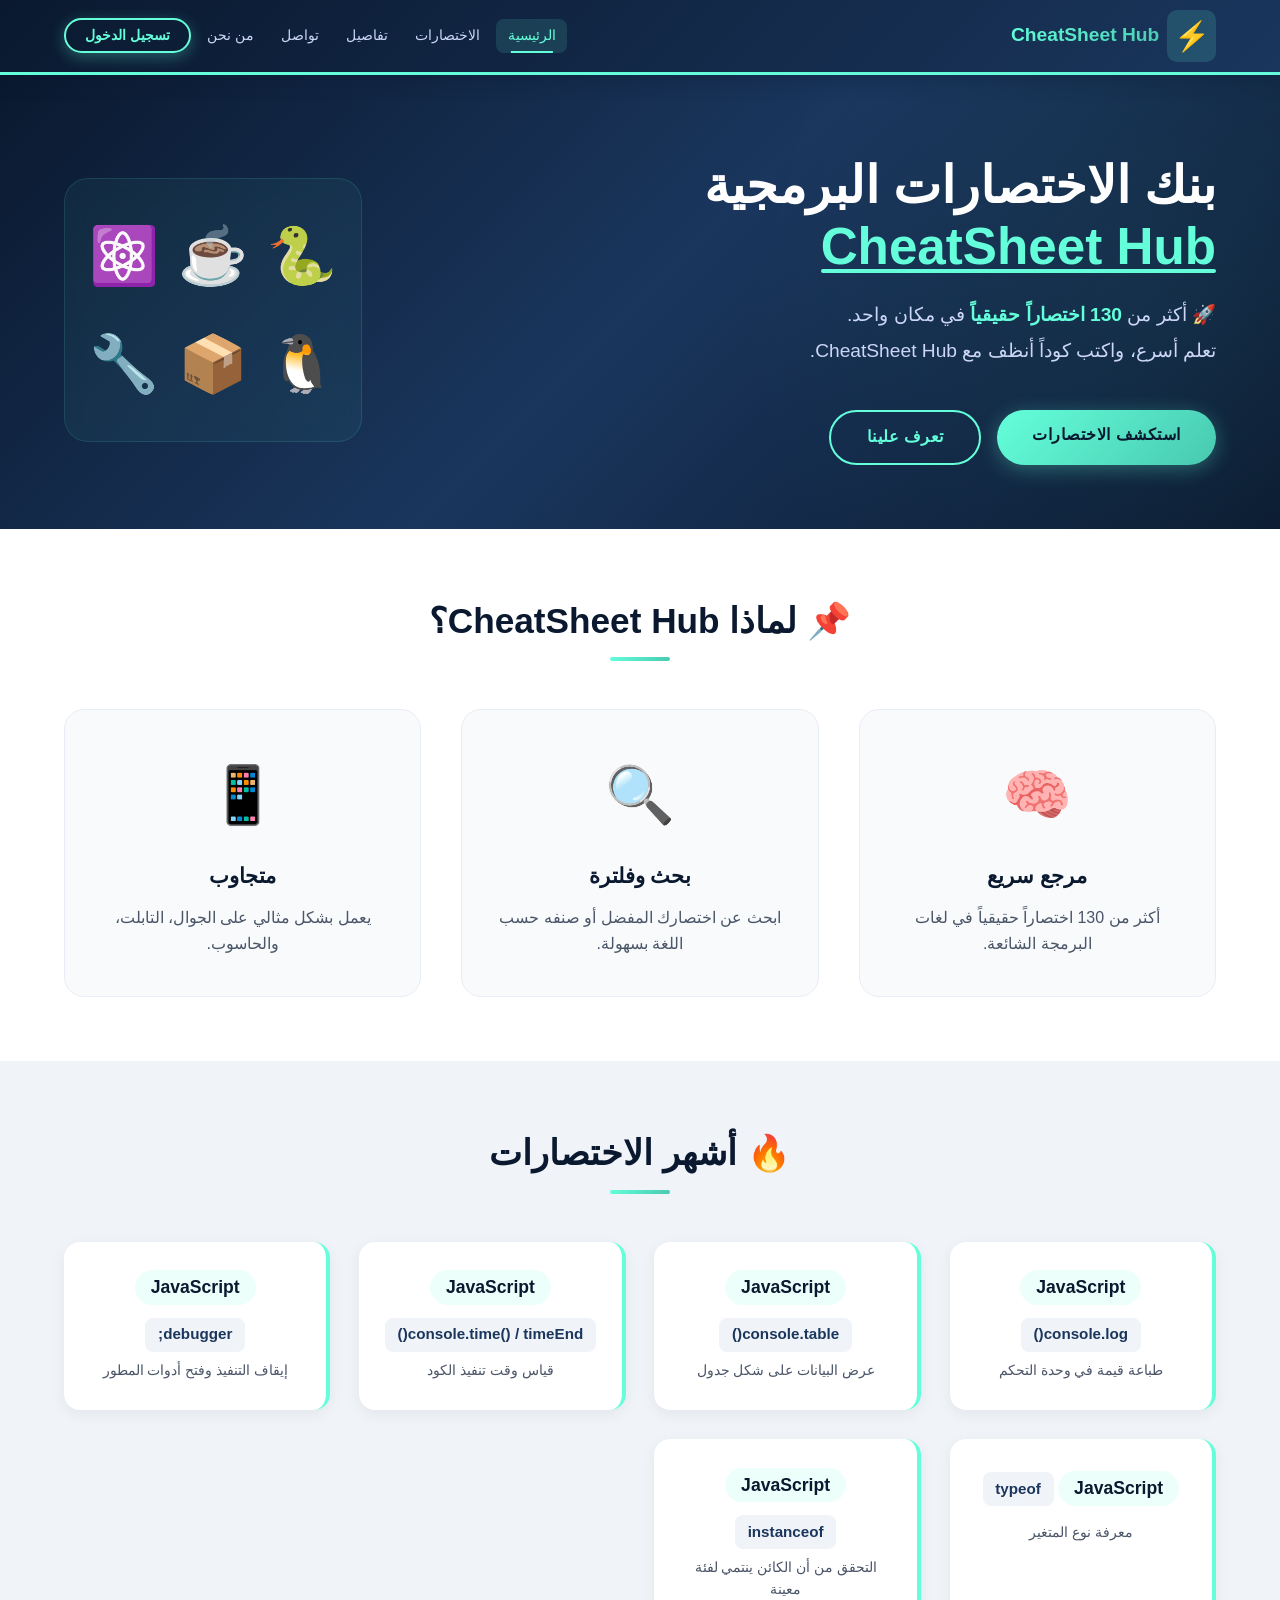
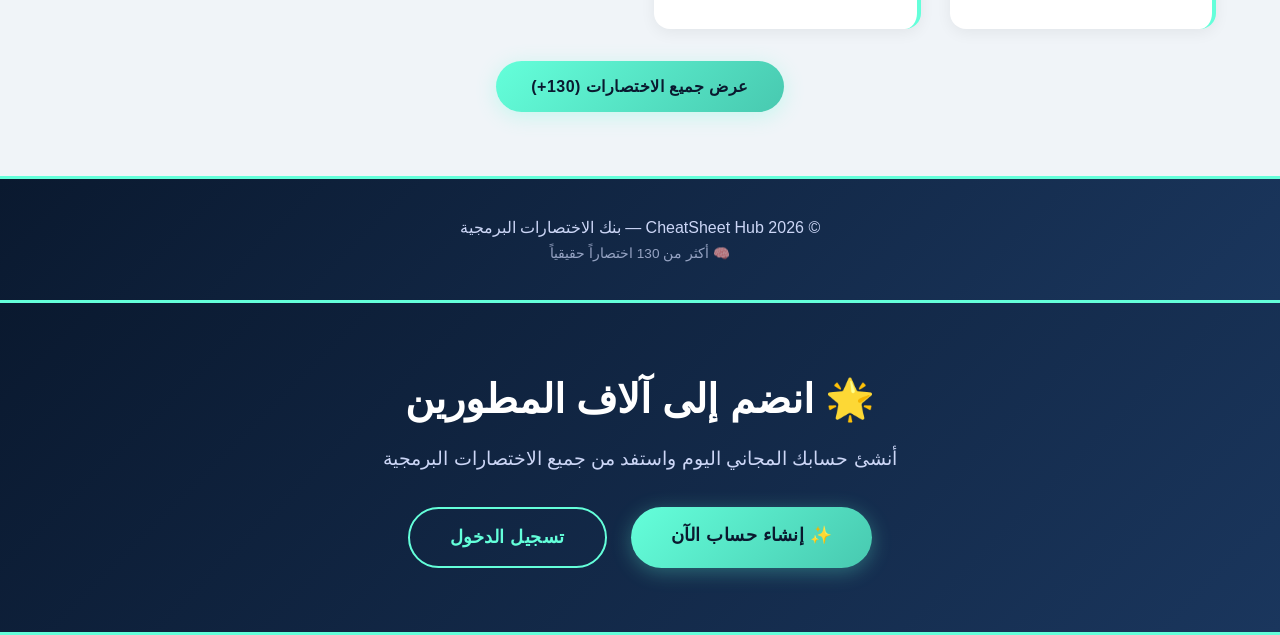
==== index.html @ feb49780 "Add files via upload" ====
<!DOCTYPE html>
<html lang="ar" dir="rtl">
<head>
    <meta charset="UTF-8" />
    <meta name="viewport" content="width=device-width, initial-scale=1.0" />
    <title>CheatSheet Hub | الرئيسية</title>
    <link rel="stylesheet" href="style.css" />
</head>
<body>
    <header class="navbar">
        <div class="container nav-container">
            <div class="logo">
                <span class="logo-icon">⚡</span>
                <span class="logo-text">CheatSheet Hub</span>
            </div>
            <nav class="nav-links">
                <a href="index.html" class="active">الرئيسية</a>
                <a href="cheatsheets.html">الاختصارات</a>
                <a href="detail.html">تفاصيل</a>
                <a href="contact.html">تواصل</a>
                <a href="about.html">من نحن</a>
                <a href="login.html" class="login-btn">تسجيل الدخول</a>
            </nav>
        </div>
    </header>

    <main>
        <section class="hero">
            <div class="container hero-content">
                <div class="hero-text">
                    <h1>بنك الاختصارات البرمجية <br /><span class="highlight">CheatSheet Hub</span></h1>
                    <p class="hero-desc">
                        🚀 أكثر من <strong>130 اختصاراً حقيقياً</strong> في مكان واحد. <br />
                        تعلم أسرع، واكتب كوداً أنظف مع CheatSheet Hub.
                    </p>
                    <div class="hero-buttons">
                        <a href="cheatsheets.html" class="btn btn-primary">استكشف الاختصارات</a>
                        <a href="about.html" class="btn btn-secondary">تعرف علينا</a>
                    </div>
                </div>
                <div class="hero-icons">
                    <span>🐍</span>
                    <span>☕</span>
                    <span>⚛️</span>
                    <span>🐧</span>
                    <span>📦</span>
                    <span>🔧</span>
                </div>
            </div>
        </section>

        <section class="features">
            <div class="container">
                <h2 class="section-title">📌 لماذا CheatSheet Hub؟</h2>
                <div class="features-grid">
                    <div class="feature-card">
                        <div class="feature-icon">🧠</div>
                        <h3>مرجع سريع</h3>
                        <p>أكثر من 130 اختصاراً حقيقياً في لغات البرمجة الشائعة.</p>
                    </div>
                    <div class="feature-card">
                        <div class="feature-icon">🔍</div>
                        <h3>بحث وفلترة</h3>
                        <p>ابحث عن اختصارك المفضل أو صنفه حسب اللغة بسهولة.</p>
                    </div>
                    <div class="feature-card">
                        <div class="feature-icon">📱</div>
                        <h3>متجاوب</h3>
                        <p>يعمل بشكل مثالي على الجوال، التابلت، والحاسوب.</p>
                    </div>
                </div>
            </div>
        </section>

        <section class="quick-preview">
            <div class="container">
                <h2 class="section-title">🔥 أشهر الاختصارات</h2>
                <div class="preview-cards" id="previewCards"></div>
                <div class="text-center" style="margin-top: 2rem; text-align:center;">
                    <a href="cheatsheets.html" class="btn btn-primary">عرض جميع الاختصارات (130+)</a>
                </div>
            </div>
        </section>
    </main>

    <footer class="footer">
        <div class="container">
            <p>© 2026 CheatSheet Hub — بنك الاختصارات البرمجية</p>
            <p class="footer-small">🧠 أكثر من 130 اختصاراً حقيقياً</p>
        </div>
    </footer>

    <script src="script.js"></script>
</body>
</html>
<!-- دعوة للتسجيل -->
<section class="cta-section">
    <div class="container">
        <div class="cta-content">
            <h2>🌟 انضم إلى آلاف المطورين</h2>
            <p>أنشئ حسابك المجاني اليوم واستفد من جميع الاختصارات البرمجية</p>
            <div class="cta-buttons">
                <a href="signup.html" class="btn btn-primary">✨ إنشاء حساب الآن</a>
                <a href="login.html" class="btn btn-secondary">تسجيل الدخول</a>
            </div>
        </div>
    </div>
</section>
---- style.css ----
/* ============================================
   CheatSheet Hub - Style Sheet (نسخة محدثة)
   اللون الأساسي: أزرق داكن (#0a192f) مع لمسات زرقاء فاتحة
   ============================================ */

/* ---------- إعدادات عامة ---------- */
* {
    margin: 0;
    padding: 0;
    box-sizing: border-box;
    font-family: 'Segoe UI', Tahoma, Geneva, Verdana, sans-serif;
}

body {
    background-color: #f0f4f8;
    color: #1a2332;
    line-height: 1.6;
    display: flex;
    flex-direction: column;
    min-height: 100vh;
}

.container {
    max-width: 1200px;
    margin: 0 auto;
    padding: 0 24px;
}

a {
    text-decoration: none;
    color: inherit;
}

/* ---------- شريط التنقل (محدث) ---------- */
.navbar {
    background: linear-gradient(135deg, #0a192f 0%, #1a365d 100%);
    color: #fff;
    padding: 0.8rem 0;
    box-shadow: 0 4px 20px rgba(10, 25, 47, 0.3);
    position: sticky;
    top: 0;
    z-index: 100;
    border-bottom: 3px solid #64ffda;
}

.nav-container {
    display: flex;
    justify-content: space-between;
    align-items: center;
    flex-wrap: wrap;
    gap: 0.8rem;
}

.logo {
    display: flex;
    align-items: center;
    gap: 10px;
    font-size: 1.6rem;
    font-weight: 700;
}

.logo-icon {
    font-size: 2rem;
    background: rgba(100, 255, 218, 0.15);
    padding: 0.3rem;
    border-radius: 12px;
}

.logo-text {
    background: linear-gradient(135deg, #64ffda, #48c9b0);
    -webkit-background-clip: text;
    -webkit-text-fill-color: transparent;
    background-clip: text;
}

.nav-links {
    display: flex;
    align-items: center;
    gap: 0.3rem;
    flex-wrap: wrap;
}

.nav-links a {
    color: #ccd6f6;
    font-weight: 500;
    padding: 0.5rem 1rem;
    border-radius: 8px;
    transition: all 0.3s ease;
    font-size: 0.95rem;
    position: relative;
}

.nav-links a::after {
    content: '';
    position: absolute;
    bottom: 0;
    left: 50%;
    transform: translateX(-50%);
    width: 0;
    height: 2px;
    background: #64ffda;
    transition: width 0.3s ease;
}

.nav-links a:hover::after {
    width: 60%;
}

.nav-links a:hover {
    color: #64ffda;
    background-color: rgba(100, 255, 218, 0.08);
}

.nav-links a.active {
    color: #64ffda;
    background-color: rgba(100, 255, 218, 0.12);
}

.nav-links a.active::after {
    width: 60%;
}

.login-btn {
    background: linear-gradient(135deg, #64ffda, #48c9b0) !important;
    color: #0a192f !important;
    padding: 0.5rem 1.5rem !important;
    border-radius: 30px !important;
    font-weight: 700 !important;
    transition: all 0.3s ease !important;
    box-shadow: 0 4px 15px rgba(100, 255, 218, 0.3);
}

.login-btn::after {
    display: none !important;
}

.login-btn:hover {
    transform: scale(1.05) translateY(-2px);
    box-shadow: 0 6px 25px rgba(100, 255, 218, 0.4) !important;
    background: linear-gradient(135deg, #7fffe4, #5dd9c0) !important;
}

/* ---------- أزرار عامة ---------- */
.btn {
    display: inline-block;
    padding: 0.8rem 2.2rem;
    border-radius: 50px;
    font-weight: 600;
    cursor: pointer;
    transition: all 0.3s ease;
    border: none;
    font-size: 1rem;
    text-align: center;
    letter-spacing: 0.5px;
}

.btn-primary {
    background: linear-gradient(135deg, #64ffda, #48c9b0);
    color: #0a192f;
    box-shadow: 0 4px 20px rgba(100, 255, 218, 0.3);
}

.btn-primary:hover {
    transform: translateY(-3px);
    box-shadow: 0 8px 30px rgba(100, 255, 218, 0.4);
}

.btn-secondary {
    background: transparent;
    color: #64ffda;
    border: 2px solid #64ffda;
}

.btn-secondary:hover {
    background: rgba(100, 255, 218, 0.1);
    transform: translateY(-3px);
    box-shadow: 0 4px 20px rgba(100, 255, 218, 0.15);
}

/* ---------- البانر الرئيسي (محدث) ---------- */
.hero {
    background: linear-gradient(135deg, #0a192f 0%, #1a365d 50%, #0a192f 100%);
    color: #fff;
    padding: 5rem 0 4rem;
    position: relative;
    overflow: hidden;
}

.hero::before {
    content: '';
    position: absolute;
    top: -50%;
    right: -20%;
    width: 60%;
    height: 200%;
    background: radial-gradient(circle, rgba(100, 255, 218, 0.05) 0%, transparent 70%);
    transform: rotate(15deg);
}

.hero-content {
    display: flex;
    justify-content: space-between;
    align-items: center;
    flex-wrap: wrap;
    gap: 3rem;
    position: relative;
    z-index: 1;
}

.hero-text {
    flex: 1 1 500px;
}

.hero-text .badge {
    display: inline-block;
    background: rgba(100, 255, 218, 0.15);
    color: #64ffda;
    padding: 0.3rem 1.2rem;
    border-radius: 30px;
    font-size: 0.85rem;
    font-weight: 600;
    margin-bottom: 1rem;
    border: 1px solid rgba(100, 255, 218, 0.2);
}

.hero-text h1 {
    font-size: 3.2rem;
    margin-bottom: 1.2rem;
    line-height: 1.2;
    font-weight: 800;
}

.hero-text h1 .highlight {
    color: #64ffda;
    position: relative;
}

.hero-text h1 .highlight::after {
    content: '';
    position: absolute;
    bottom: 2px;
    left: 0;
    width: 100%;
    height: 4px;
    background: #64ffda;
    border-radius: 2px;
}

.hero-desc {
    font-size: 1.2rem;
    color: #ccd6f6;
    margin-bottom: 2.5rem;
    line-height: 1.9;
    max-width: 550px;
}

.hero-desc strong {
    color: #64ffda;
    font-weight: 700;
}

.hero-buttons {
    display: flex;
    gap: 1rem;
    flex-wrap: wrap;
}

.hero-icons {
    flex: 0 0 280px;
    display: grid;
    grid-template-columns: repeat(3, 1fr);
    gap: 1.2rem;
    font-size: 3.5rem;
    text-align: center;
    background: rgba(100, 255, 218, 0.05);
    padding: 2rem 1.5rem;
    border-radius: 24px;
    border: 1px solid rgba(100, 255, 218, 0.12);
    backdrop-filter: blur(10px);
}

.hero-icons span {
    transition: all 0.3s ease;
    display: inline-block;
    cursor: default;
}

.hero-icons span:hover {
    transform: scale(1.2) rotate(-5deg) translateY(-5px);
}

/* ---------- المميزات (محدث) ---------- */
.features {
    padding: 4rem 0;
    background: #ffffff;
}

.section-title {
    text-align: center;
    font-size: 2.2rem;
    margin-bottom: 3rem;
    color: #0a192f;
    font-weight: 700;
    position: relative;
}

.section-title::after {
    content: '';
    display: block;
    width: 60px;
    height: 4px;
    background: linear-gradient(135deg, #64ffda, #48c9b0);
    margin: 0.5rem auto 0;
    border-radius: 2px;
}

.features-grid {
    display: grid;
    grid-template-columns: repeat(auto-fit, minmax(260px, 1fr));
    gap: 2.5rem;
}

.feature-card {
    background: #f8fafc;
    padding: 2.5rem 2rem;
    border-radius: 20px;
    text-align: center;
    transition: all 0.4s ease;
    border: 1px solid #e8edf5;
    position: relative;
    overflow: hidden;
}

.feature-card::before {
    content: '';
    position: absolute;
    top: 0;
    left: 0;
    right: 0;
    height: 4px;
    background: linear-gradient(135deg, #64ffda, #48c9b0);
    transform: scaleX(0);
    transition: transform 0.4s ease;
}

.feature-card:hover::before {
    transform: scaleX(1);
}

.feature-card:hover {
    transform: translateY(-8px);
    box-shadow: 0 20px 50px rgba(10, 25, 47, 0.1);
    border-color: #64ffda;
}

.feature-icon {
    font-size: 3.5rem;
    margin-bottom: 1.2rem;
    display: inline-block;
}

.feature-card h3 {
    margin-bottom: 0.8rem;
    color: #0a192f;
    font-size: 1.3rem;
}

.feature-card p {
    color: #4a5568;
    font-size: 1rem;
}

/* ---------- معاينة سريعة (محدث) ---------- */
.quick-preview {
    padding: 4rem 0;
    background: #f0f4f8;
}

.preview-cards {
    display: grid;
    grid-template-columns: repeat(auto-fit, minmax(220px, 1fr));
    gap: 1.8rem;
}

.preview-item {
    background: #ffffff;
    padding: 1.8rem 1.5rem;
    border-radius: 16px;
    box-shadow: 0 4px 15px rgba(0, 0, 0, 0.06);
    text-align: center;
    border-right: 4px solid #64ffda;
    transition: all 0.3s ease;
}

.preview-item:hover {
    transform: translateY(-4px);
    box-shadow: 0 8px 30px rgba(0, 0, 0, 0.1);
}

.preview-item .lang {
    font-weight: 700;
    color: #0a192f;
    font-size: 1.1rem;
    background: rgba(100, 255, 218, 0.12);
    display: inline-block;
    padding: 0.2rem 1rem;
    border-radius: 20px;
    margin-bottom: 0.5rem;
}

.preview-item .shortcut {
    color: #1a365d;
    font-size: 0.95rem;
    font-weight: 600;
    margin-top: 0.3rem;
    background: #f0f4f8;
    padding: 0.3rem 0.8rem;
    border-radius: 8px;
    display: inline-block;
}

.preview-item .desc {
    font-size: 0.85rem;
    color: #4a5568;
    margin-top: 0.5rem;
}

.text-center {
    text-align: center;
    margin-top: 2.5rem;
}

/* ---------- بطاقات الاختصارات (محدث) ---------- */
.cheatsheet-grid {
    display: grid;
    grid-template-columns: repeat(auto-fill, minmax(280px, 1fr));
    gap: 2rem;
    padding: 1rem 0 2rem;
}

.card {
    background: #ffffff;
    border-radius: 18px;
    padding: 1.8rem;
    box-shadow: 0 4px 15px rgba(0, 0, 0, 0.06);
    transition: all 0.4s ease;
    border: 1px solid #e8edf5;
    display: flex;
    flex-direction: column;
    position: relative;
}

.card:hover {
    transform: translateY(-8px);
    box-shadow: 0 20px 50px rgba(10, 25, 47, 0.12);
    border-color: #64ffda;
}

.card .lang-tag {
    background: linear-gradient(135deg, #0a192f, #1a365d);
    color: #64ffda;
    padding: 0.2rem 1rem;
    border-radius: 30px;
    font-size: 0.8rem;
    font-weight: 700;
    display: inline-block;
    width: fit-content;
    margin-bottom: 0.8rem;
    letter-spacing: 0.5px;
}

.card h3 {
    color: #0a192f;
    margin-bottom: 0.5rem;
    font-size: 1.15rem;
    font-weight: 700;
}

.card p {
    color: #4a5568;
    font-size: 0.95rem;
    flex: 1;
}

.card .card-footer {
    margin-top: 1.2rem;
    display: flex;
    justify-content: space-between;
    align-items: center;
    border-top: 1px solid #edf2f7;
    padding-top: 1rem;
}

.card .card-footer .category {
    font-size: 0.75rem;
    color: #4a5568;
    background: #f0f4f8;
    padding: 0.2rem 0.8rem;
    border-radius: 20px;
}

.card .btn-detail {
    background: linear-gradient(135deg, #0a192f, #1a365d);
    color: #fff;
    padding: 0.4rem 1.4rem;
    border-radius: 30px;
    font-size: 0.85rem;
    border: none;
    cursor: pointer;
    transition: all 0.3s ease;
    font-weight: 600;
}

.card .btn-detail:hover {
    background: linear-gradient(135deg, #64ffda, #48c9b0);
    color: #0a192f;
    transform: scale(1.05);
}

/* ---------- صفحة التفاصيل (محدث) ---------- */
.detail-container {
    max-width: 750px;
    margin: 3rem auto;
    background: #ffffff;
    padding: 3rem;
    border-radius: 24px;
    box-shadow: 0 8px 40px rgba(0, 0, 0, 0.08);
    border: 1px solid #e8edf5;
}

.detail-container .lang-badge {
    background: linear-gradient(135deg, #0a192f, #1a365d);
    color: #64ffda;
    padding: 0.3rem 1.2rem;
    border-radius: 30px;
    font-size: 0.9rem;
    display: inline-block;
    font-weight: 700;
}

.detail-container h2 {
    color: #0a192f;
    margin: 1rem 0 0.5rem;
    font-size: 2rem;
}

.detail-container .detail-tags {
    display: flex;
    gap: 0.8rem;
    flex-wrap: wrap;
    margin: 0.8rem 0 1.2rem;
}

.detail-container .detail-tags span {
    background: #f0f4f8;
    padding: 0.2rem 1rem;
    border-radius: 20px;
    font-size: 0.8rem;
    color: #1a365d;
}

.detail-container .code-block {
    background: #0a192f;
    color: #64ffda;
    padding: 1.5rem;
    border-radius: 14px;
    font-family: 'Courier New', monospace;
    margin: 1.5rem 0;
    direction: ltr;
    text-align: left;
    overflow-x: auto;
    border: 1px solid rgba(100, 255, 218, 0.15);
}

.detail-container .code-block code {
    font-family: 'Courier New', monospace;
    font-size: 0.95rem;
}

.detail-example {
    background: #f8fafc;
    padding: 1.5rem;
    border-radius: 14px;
    margin: 1.5rem 0;
    border-right: 4px solid #64ffda;
}

.detail-example strong {
    color: #0a192f;
}

.detail-example p {
    margin-top: 0.5rem;
    color: #4a5568;
}

.detail-container .back-link {
    display: inline-block;
    margin-top: 1.5rem;
    color: #64ffda;
    font-weight: 600;
    transition: all 0.3s ease;
}

.detail-container .back-link:hover {
    transform: translateX(-5px);
}

/* ---------- البحث والفلترة (محدث) ---------- */
.search-filter {
    display: flex;
    gap: 1rem;
    flex-wrap: wrap;
    justify-content: center;
    margin-bottom: 2.5rem;
}

.search-filter input,
.search-filter select {
    padding: 0.8rem 1.5rem;
    border: 2px solid #d1d9e6;
    border-radius: 50px;
    font-size: 1rem;
    background: #ffffff;
    transition: all 0.3s ease;
    min-width: 200px;
    box-shadow: 0 2px 10px rgba(0, 0, 0, 0.04);
}

.search-filter input:focus,
.search-filter select:focus {
    outline: none;
    border-color: #64ffda;
    box-shadow: 0 0 0 4px rgba(100, 255, 218, 0.15);
}

.search-filter select {
    cursor: pointer;
    appearance: none;
    background-image: url("data:image/svg+xml,%3Csvg xmlns='http://www.w3.org/2000/svg' width='12' height='8' viewBox='0 0 12 8'%3E%3Cpath d='M1 1l5 5 5-5' stroke='%234a5568' stroke-width='2' fill='none'/%3E%3C/svg%3E");
    background-repeat: no-repeat;
    background-position: left 1.2rem center;
    padding-right: 2.8rem;
}

.search-filter input::placeholder {
    color: #a0aec0;
}

.no-results {
    text-align: center;
    padding: 4rem 2rem;
    color: #4a5568;
    font-size: 1.2rem;
    background: #ffffff;
    border-radius: 20px;
    border: 2px dashed #d1d9e6;
}

/* ---------- نماذج التواصل والدخول ---------- */
.contact-form,
.login-container {
    max-width: 560px;
    margin: 3rem auto;
    background: #ffffff;
    padding: 3rem;
    border-radius: 24px;
    box-shadow: 0 8px 40px rgba(0, 0, 0, 0.08);
    border: 1px solid #e8edf5;
}

.contact-form h2,
.login-container h2 {
    text-align: center;
    color: #0a192f;
    margin-bottom: 0.5rem;
}

.contact-form .sub,
.login-container .sub {
    text-align: center;
    color: #4a5568;
    margin-bottom: 2rem;
}

.contact-form label,
.login-container label {
    display: block;
    font-weight: 600;
    margin: 1rem 0 0.4rem;
    color: #0a192f;
    font-size: 0.95rem;
}

.contact-form input,
.contact-form textarea,
.login-container input {
    width: 100%;
    padding: 0.8rem 1.2rem;
    border: 2px solid #d1d9e6;
    border-radius: 12px;
    font-size: 1rem;
    transition: all 0.3s ease;
    background: #f8fafc;
}

.contact-form input:focus,
.contact-form textarea:focus,
.login-container input:focus {
    outline: none;
    border-color: #64ffda;
    box-shadow: 0 0 0 4px rgba(100, 255, 218, 0.1);
    background: #ffffff;
}

.contact-form textarea {
    height: 150px;
    resize: vertical;
}

.contact-form .btn-submit,
.login-container .btn-login {
    width: 100%;
    padding: 1rem;
    margin-top: 1.8rem;
    background: linear-gradient(135deg, #0a192f, #1a365d);
    color: #fff;
    border: none;
    border-radius: 50px;
    font-size: 1.1rem;
    font-weight: 700;
    cursor: pointer;
    transition: all 0.3s ease;
    letter-spacing: 0.5px;
}

.contact-form .btn-submit:hover,
.login-container .btn-login:hover {
    background: linear-gradient(135deg, #64ffda, #48c9b0);
    color: #0a192f;
    transform: scale(1.02);
    box-shadow: 0 8px 30px rgba(100, 255, 218, 0.3);
}

/* ---------- صفحة من نحن ---------- */
.about-content {
    max-width: 800px;
    margin: 3rem auto;
    background: #ffffff;
    padding: 3rem;
    border-radius: 24px;
    box-shadow: 0 8px 40px rgba(0, 0, 0, 0.06);
    border: 1px solid #e8edf5;
}

.about-content h2 {
    color: #0a192f;
    margin-bottom: 1rem;
    font-size: 2rem;
}

.about-content ul {
    list-style: none;
    padding: 0;
    margin-top: 1rem;
}

.about-content ul li {
    padding: 0.8rem 0;
    border-bottom: 1px solid #edf2f7;
    display: flex;
    align-items: center;
    gap: 0.8rem;
    font-size: 1rem;
}

/* ---------- تذييل الصفحة ---------- */
.footer {
    background: linear-gradient(135deg, #0a192f, #1a365d);
    color: #ccd6f6;
    padding: 2rem 0;
    text-align: center;
    margin-top: auto;
    border-top: 3px solid #64ffda;
}

.footer p {
    margin: 0.2rem 0;
}

.footer-small {
    font-size: 0.85rem;
    opacity: 0.7;
}

/* ---------- استجابة للشاشات الصغيرة ---------- */
@media (max-width: 992px) {
    .hero-text h1 {
        font-size: 2.5rem;
    }
    .hero-icons {
        flex: 1 1 100%;
        grid-template-columns: repeat(6, 1fr);
        font-size: 2.8rem;
        padding: 1.5rem;
    }
}

@media (max-width: 768px) {
    .nav-container {
        flex-direction: column;
        gap: 0.6rem;
    }
    .nav-links {
        justify-content: center;
        gap: 0.3rem;
    }
    .nav-links a {
        font-size: 0.85rem;
        padding: 0.3rem 0.7rem;
    }
    .hero {
        padding: 3rem 0;
    }
    .hero-text h1 {
        font-size: 2rem;
    }
    .hero-text .badge {
        font-size: 0.75rem;
    }
    .hero-desc {
        font-size: 1rem;
    }
    .hero-content {
        flex-direction: column;
        text-align: center;
    }
    .hero-buttons {
        justify-content: center;
    }
    .hero-icons {
        grid-template-columns: repeat(3, 1fr);
        font-size: 2.5rem;
        padding: 1.2rem;
    }
    .features-grid {
        grid-template-columns: 1fr;
        gap: 1.5rem;
    }
    .cheatsheet-grid {
        grid-template-columns: 1fr;
    }
    .preview-cards {
        grid-template-columns: 1fr 1fr;
    }
    .detail-container,
    .contact-form,
    .about-content,
    .login-container {
        padding: 1.8rem;
        margin: 1.5rem 1rem;
    }
    .search-filter input,
    .search-filter select {
        min-width: 150px;
        width: 100%;
    }
}

@media (max-width: 480px) {
    .logo {
        font-size: 1.2rem;
    }
    .logo-icon {
        font-size: 1.5rem;
    }
    .nav-links a {
        font-size: 0.75rem;
        padding: 0.2rem 0.5rem;
    }
    .hero-text h1 {
        font-size: 1.6rem;
    }
    .preview-cards {
        grid-template-columns: 1fr;
    }
    .hero-icons {
        grid-template-columns: repeat(3, 1fr);
        font-size: 2rem;
        gap: 0.8rem;
    }
    .card {
        padding: 1.2rem;
    }
    .detail-container,
    .contact-form,
    .about-content,
    .login-container {
        padding: 1.2rem;
        margin: 1rem 0.8rem;
    }
}
/* ============================================
   صفحة إنشاء الحساب (Sign Up)
   ============================================ */

.signup-container {
    max-width: 560px;
    margin: 2.5rem auto;
    background: #ffffff;
    padding: 2.5rem 3rem;
    border-radius: 24px;
    box-shadow: 0 8px 40px rgba(0, 0, 0, 0.08);
    border: 1px solid #e8edf5;
}

.signup-header {
    text-align: center;
    margin-bottom: 2rem;
}

.signup-header h2 {
    color: #0a192f;
    font-size: 1.8rem;
    margin-bottom: 0.3rem;
}

.signup-header .sub {
    color: #4a5568;
    font-size: 0.95rem;
}

.signup-form .form-group {
    margin-bottom: 1.5rem;
}

.signup-form label {
    display: block;
    font-weight: 600;
    margin-bottom: 0.4rem;
    color: #0a192f;
    font-size: 0.95rem;
}

.signup-form input[type="text"],
.signup-form input[type="email"],
.signup-form input[type="tel"],
.signup-form input[type="password"] {
    width: 100%;
    padding: 0.8rem 1.2rem;
    border: 2px solid #d1d9e6;
    border-radius: 12px;
    font-size: 1rem;
    transition: all 0.3s ease;
    background: #f8fafc;
}

.signup-form input:focus {
    outline: none;
    border-color: #64ffda;
    box-shadow: 0 0 0 4px rgba(100, 255, 218, 0.1);
    background: #ffffff;
}

.signup-form input.error {
    border-color: #e53e3e;
    box-shadow: 0 0 0 4px rgba(229, 62, 62, 0.1);
}

.signup-form input.success {
    border-color: #48bb78;
    box-shadow: 0 0 0 4px rgba(72, 187, 120, 0.1);
}

.form-error {
    color: #e53e3e;
    font-size: 0.8rem;
    margin-top: 0.3rem;
    display: none;
}

.form-error.show {
    display: block;
}

/* حقل كلمة المرور مع زر إظهار/إخفاء */
.password-wrapper {
    position: relative;
}

.password-wrapper input {
    padding-left: 3rem !important;
}

.toggle-password {
    position: absolute;
    left: 0.8rem;
    top: 50%;
    transform: translateY(-50%);
    background: none;
    border: none;
    cursor: pointer;
    font-size: 1.2rem;
    padding: 0.3rem;
    border-radius: 8px;
    transition: all 0.3s ease;
    opacity: 0.6;
}

.toggle-password:hover {
    opacity: 1;
    background: #f0f4f8;
}

/* قوة كلمة المرور */
.password-strength {
    display: flex;
    align-items: center;
    gap: 0.8rem;
    margin-top: 0.5rem;
}

.strength-bar {
    flex: 1;
    height: 6px;
    background: #e2e8f0;
    border-radius: 4px;
    overflow: hidden;
    transition: all 0.3s ease;
}

.strength-bar::after {
    content: '';
    display: block;
    height: 100%;
    width: 0%;
    border-radius: 4px;
    transition: width 0.5s ease;
}

.strength-bar.weak::after {
    width: 25%;
    background: #e53e3e;
}

.strength-bar.medium::after {
    width: 50%;
    background: #ed8936;
}

.strength-bar.strong::after {
    width: 75%;
    background: #48bb78;
}

.strength-bar.very-strong::after {
    width: 100%;
    background: #38a169;
}

.strength-text {
    font-size: 0.8rem;
    font-weight: 600;
    min-width: 60px;
    text-align: left;
}

.strength-text.weak { color: #e53e3e; }
.strength-text.medium { color: #ed8936; }
.strength-text.strong { color: #48bb78; }
.strength-text.very-strong { color: #38a169; }

/* متطلبات كلمة المرور */
.password-requirements {
    list-style: none;
    padding: 0;
    margin-top: 0.5rem;
    display: grid;
    grid-template-columns: 1fr 1fr;
    gap: 0.3rem 1rem;
    font-size: 0.8rem;
}

.password-requirements li {
    color: #a0aec0;
    transition: all 0.3s ease;
    display: flex;
    align-items: center;
    gap: 0.3rem;
}

.password-requirements li.met {
    color: #48bb78;
}

/* مربع الاختيار */
.checkbox-group {
    margin: 1.5rem 0;
}

.checkbox-label {
    display: flex !important;
    align-items: center;
    gap: 0.6rem;
    cursor: pointer;
    font-weight: 400 !important;
    color: #4a5568 !important;
    font-size: 0.9rem !important;
}

.checkbox-label input[type="checkbox"] {
    width: 18px;
    height: 18px;
    cursor: pointer;
    accent-color: #64ffda;
    flex-shrink: 0;
}

.checkbox-label a {
    color: #0a192f;
    font-weight: 600;
    text-decoration: underline;
}

.checkbox-label a:hover {
    color: #64ffda;
}

/* زر إنشاء الحساب */
.btn-signup {
    width: 100%;
    padding: 1rem;
    margin-top: 0.5rem;
    background: linear-gradient(135deg, #0a192f, #1a365d);
    color: #fff;
    border: none;
    border-radius: 50px;
    font-size: 1.1rem;
    font-weight: 700;
    cursor: pointer;
    transition: all 0.3s ease;
    letter-spacing: 0.5px;
    position: relative;
    overflow: hidden;
}

.btn-signup:hover {
    background: linear-gradient(135deg, #64ffda, #48c9b0);
    color: #0a192f;
    transform: scale(1.02);
    box-shadow: 0 8px 30px rgba(100, 255, 218, 0.3);
}

.btn-signup:disabled {
    opacity: 0.6;
    cursor: not-allowed;
    transform: none !important;
}

.btn-signup .spinner {
    display: none;
    width: 20px;
    height: 20px;
    border: 3px solid rgba(255,255,255,0.3);
    border-top-color: #0a192f;
    border-radius: 50%;
    animation: spin 0.8s linear infinite;
    margin: 0 auto;
}

.btn-signup.loading .spinner {
    display: block;
}

.btn-signup.loading .btn-text {
    display: none;
}

@keyframes spin {
    to { transform: rotate(360deg); }
}

/* رابط تسجيل الدخول */
.login-link {
    text-align: center;
    margin-top: 1.5rem;
    color: #4a5568;
    font-size: 0.95rem;
}

.login-link a {
    color: #0a192f;
    font-weight: 700;
    text-decoration: underline;
}

.login-link a:hover {
    color: #64ffda;
}

/* رسالة النجاح */
.success-message {
    text-align: center;
    padding: 2rem;
    background: #f0fff4;
    border-radius: 16px;
    border: 2px solid #48bb78;
}

.success-message .icon {
    font-size: 4rem;
    display: block;
    margin-bottom: 1rem;
}

.success-message h3 {
    color: #22543d;
    font-size: 1.5rem;
    margin-bottom: 0.5rem;
}

.success-message p {
    color: #4a5568;
    margin-bottom: 1.5rem;
}

/* استجابة للشاشات الصغيرة */
@media (max-width: 640px) {
    .signup-container {
        padding: 1.8rem;
        margin: 1.5rem 1rem;
    }
    
    .password-requirements {
        grid-template-columns: 1fr;
    }
    
    .signup-header h2 {
        font-size: 1.5rem;
    }
}

@media (max-width: 480px) {
    .signup-container {
        padding: 1.2rem;
    }
    
    .signup-form input {
        font-size: 0.9rem;
        padding: 0.6rem 1rem;
    }
    
    .btn-signup {
        font-size: 1rem;
        padding: 0.8rem;
    }
}
/* ============================================
   زر إنشاء حساب جديد
   ============================================ */

.signup-btn {
    background: linear-gradient(135deg, #64ffda, #48c9b0) !important;
    color: #0a192f !important;
    padding: 0.5rem 1.5rem !important;
    border-radius: 30px !important;
    font-weight: 700 !important;
    transition: all 0.3s ease !important;
    box-shadow: 0 4px 15px rgba(100, 255, 218, 0.3);
}

.signup-btn:hover {
    transform: scale(1.05) translateY(-2px);
    box-shadow: 0 6px 25px rgba(100, 255, 218, 0.5) !important;
    background: linear-gradient(135deg, #7fffe4, #5dd9c0) !important;
}

/* ============================================
   قسم الدعوة للتسجيل (CTA)
   ============================================ */

.cta-section {
    padding: 4rem 0;
    background: linear-gradient(135deg, #0a192f 0%, #1a365d 100%);
    color: #fff;
    text-align: center;
    border-top: 3px solid #64ffda;
    border-bottom: 3px solid #64ffda;
}

.cta-content h2 {
    font-size: 2.5rem;
    margin-bottom: 0.8rem;
    color: #fff;
}

.cta-content p {
    font-size: 1.2rem;
    color: #ccd6f6;
    margin-bottom: 2rem;
}

.cta-buttons {
    display: flex;
    gap: 1.5rem;
    justify-content: center;
    flex-wrap: wrap;
}

.cta-content .btn-primary {
    background: linear-gradient(135deg, #64ffda, #48c9b0);
    color: #0a192f;
    font-size: 1.1rem;
    padding: 0.9rem 2.5rem;
}

.cta-content .btn-secondary {
    border-color: #64ffda;
    color: #64ffda;
    font-size: 1.1rem;
    padding: 0.9rem 2.5rem;
}

.cta-content .btn-secondary:hover {
    background: rgba(100, 255, 218, 0.1);
}

/* ============================================
   استجابة للشاشات الصغيرة
   ============================================ */

@media (max-width: 768px) {
    .cta-content h2 {
        font-size: 1.8rem;
    }
    
    .cta-content p {
        font-size: 1rem;
    }
    
    .cta-buttons {
        flex-direction: column;
        align-items: center;
    }
    
    .cta-content .btn-primary,
    .cta-content .btn-secondary {
        width: 100%;
        max-width: 300px;
        text-align: center;
    }
}

@media (max-width: 480px) {
    .signup-btn {
        font-size: 0.8rem !important;
        padding: 0.3rem 1rem !important;
    }
    
    .cta-content h2 {
        font-size: 1.4rem;
    }
}
/* ============================================
   شريط التنقل (نسخة محسّنة)
   ============================================ */

.navbar {
    background: linear-gradient(135deg, #0a192f 0%, #1a365d 100%);
    color: #fff;
    padding: 0.6rem 0;
    box-shadow: 0 4px 20px rgba(10, 25, 47, 0.3);
    position: sticky;
    top: 0;
    z-index: 100;
    border-bottom: 3px solid #64ffda;
}

.nav-container {
    display: flex;
    justify-content: space-between;
    align-items: center;
    flex-wrap: nowrap;
    gap: 0.5rem;
}

.logo {
    display: flex;
    align-items: center;
    gap: 8px;
    font-size: 1.4rem;
    font-weight: 700;
    flex-shrink: 0;
}

.logo-icon {
    font-size: 1.8rem;
    background: rgba(100, 255, 218, 0.15);
    padding: 0.2rem 0.4rem;
    border-radius: 10px;
}

.logo-text {
    background: linear-gradient(135deg, #64ffda, #48c9b0);
    -webkit-background-clip: text;
    -webkit-text-fill-color: transparent;
    background-clip: text;
    font-size: 1.2rem;
}

.nav-links {
    display: flex;
    align-items: center;
    gap: 0.3rem;
    flex-wrap: wrap;
    justify-content: flex-end;
}

.nav-links a {
    color: #ccd6f6;
    font-weight: 500;
    padding: 0.4rem 0.7rem;
    border-radius: 8px;
    transition: all 0.3s ease;
    font-size: 0.85rem;
    white-space: nowrap;
    position: relative;
}

.nav-links a::after {
    content: '';
    position: absolute;
    bottom: 0;
    left: 50%;
    transform: translateX(-50%);
    width: 0;
    height: 2px;
    background: #64ffda;
    transition: width 0.3s ease;
}

.nav-links a:hover::after {
    width: 60%;
}

.nav-links a:hover {
    color: #64ffda;
    background-color: rgba(100, 255, 218, 0.08);
}

.nav-links a.active {
    color: #64ffda;
    background-color: rgba(100, 255, 218, 0.12);
}

.nav-links a.active::after {
    width: 60%;
}

/* ===== زر إنشاء حساب ===== */
.signup-btn {
    background: linear-gradient(135deg, #64ffda, #48c9b0) !important;
    color: #0a192f !important;
    padding: 0.4rem 1.2rem !important;
    border-radius: 30px !important;
    font-weight: 700 !important;
    transition: all 0.3s ease !important;
    box-shadow: 0 4px 15px rgba(100, 255, 218, 0.3);
    font-size: 0.85rem !important;
}

.signup-btn::after {
    display: none !important;
}

.signup-btn:hover {
    transform: scale(1.05) translateY(-2px);
    box-shadow: 0 6px 25px rgba(100, 255, 218, 0.5) !important;
    background: linear-gradient(135deg, #7fffe4, #5dd9c0) !important;
}

/* ===== زر تسجيل الدخول ===== */
.login-btn {
    background: transparent !important;
    color: #64ffda !important;
    border: 2px solid #64ffda;
    padding: 0.3rem 1.2rem !important;
    border-radius: 30px !important;
    font-weight: 600 !important;
    transition: all 0.3s ease !important;
}

.login-btn::after {
    display: none !important;
}

.login-btn:hover {
    background: rgba(100, 255, 218, 0.1) !important;
    transform: scale(1.03);
}

/* ===== زر القائمة للجوال ===== */
.menu-toggle {
    display: none;
    background: none;
    border: 2px solid #64ffda;
    color: #64ffda;
    font-size: 1.5rem;
    padding: 0.2rem 0.7rem;
    border-radius: 8px;
    cursor: pointer;
    transition: all 0.3s ease;
}

.menu-toggle:hover {
    background: rgba(100, 255, 218, 0.1);
}

/* ===== استجابة للشاشات المتوسطة ===== */
@media (max-width: 992px) {
    .nav-links a {
        font-size: 0.75rem;
        padding: 0.3rem 0.5rem;
    }
    
    .signup-btn {
        font-size: 0.75rem !important;
        padding: 0.3rem 1rem !important;
    }
    
    .login-btn {
        font-size: 0.75rem !important;
        padding: 0.2rem 1rem !important;
    }
    
    .logo-text {
        font-size: 1rem;
    }
    
    .logo-icon {
        font-size: 1.5rem;
    }
}

/* ===== استجابة للشاشات الصغيرة (جوال) ===== */
@media (max-width: 768px) {
    .menu-toggle {
        display: block;
    }
    
    .nav-links {
        display: none;
        flex-direction: column;
        width: 100%;
        padding: 1rem 0;
        gap: 0.5rem;
        background: #0a192f;
        border-top: 2px solid #64ffda;
        margin-top: 0.5rem;
    }
    
    .nav-links.open {
        display: flex;
    }
    
    .nav-links a {
        width: 100%;
        text-align: center;
        padding: 0.6rem;
        font-size: 0.9rem;
    }
    
    .nav-links a::after {
        display: none;
    }
    
    .signup-btn,
    .login-btn {
        width: 80% !important;
        margin: 0.2rem auto !important;
        text-align: center !important;
    }
    
    .nav-container {
        flex-wrap: wrap;
    }
}

@media (max-width: 480px) {
    .logo-text {
        font-size: 0.85rem;
    }
    
    .logo-icon {
        font-size: 1.2rem;
    }
    
    .nav-links a {
        font-size: 0.8rem;
        padding: 0.5rem;
    }
}
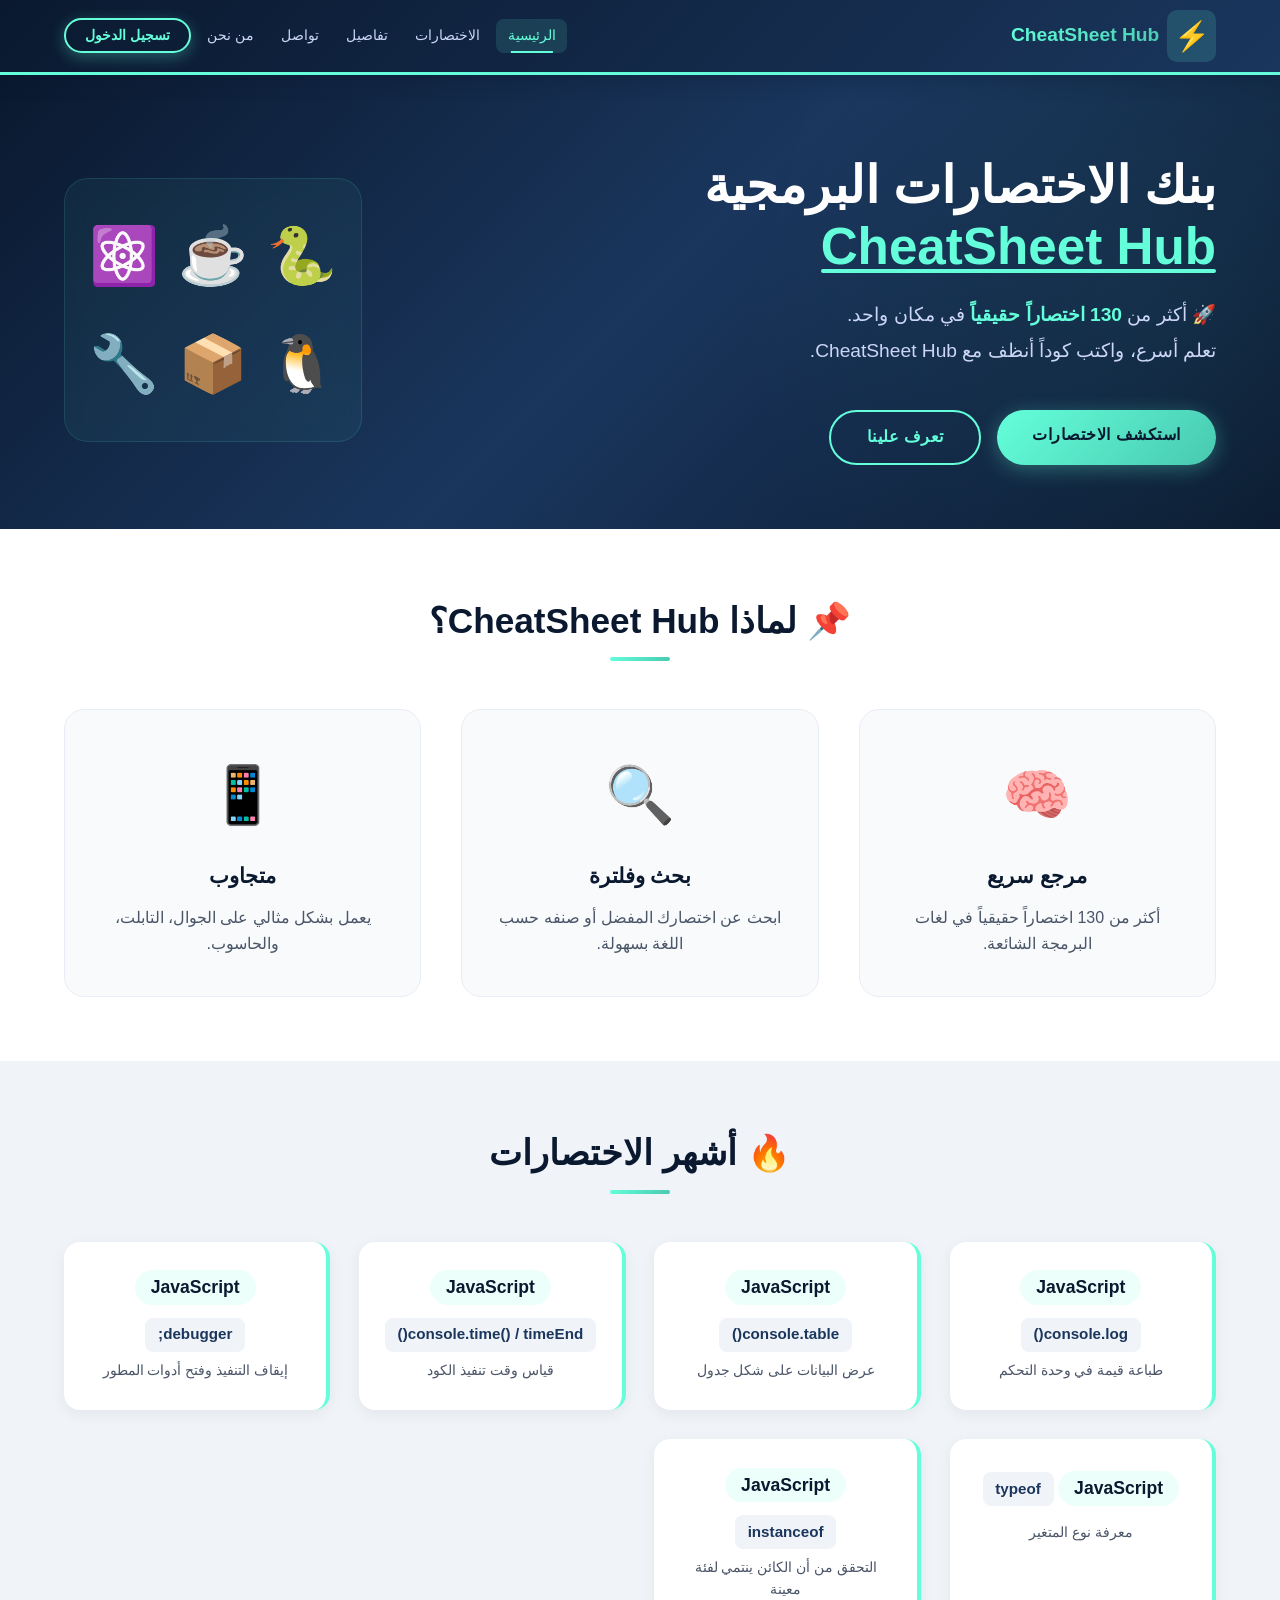
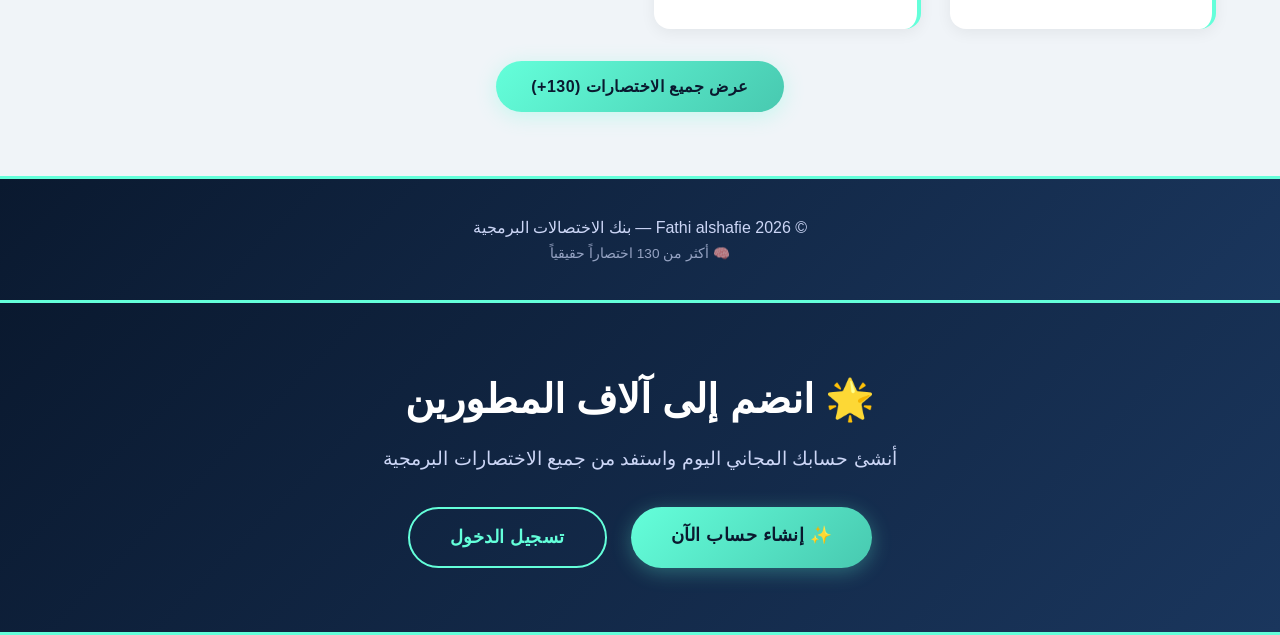
==== commit f74ee833: "Update index.html" ====
--- a/index.html
+++ b/index.html
@@ -85,7 +85,8 @@
 
     <footer class="footer">
         <div class="container">
-            <p>© 2026 CheatSheet Hub — بنك الاختصارات البرمجية</p>
+            <p>&copy; 2026 Fathi alshafie — بنك الاختصالات البرمجية</p>
+
             <p class="footer-small">🧠 أكثر من 130 اختصاراً حقيقياً</p>
         </div>
     </footer>
@@ -105,4 +106,4 @@
             </div>
         </div>
     </div>
-</section>+</section>
